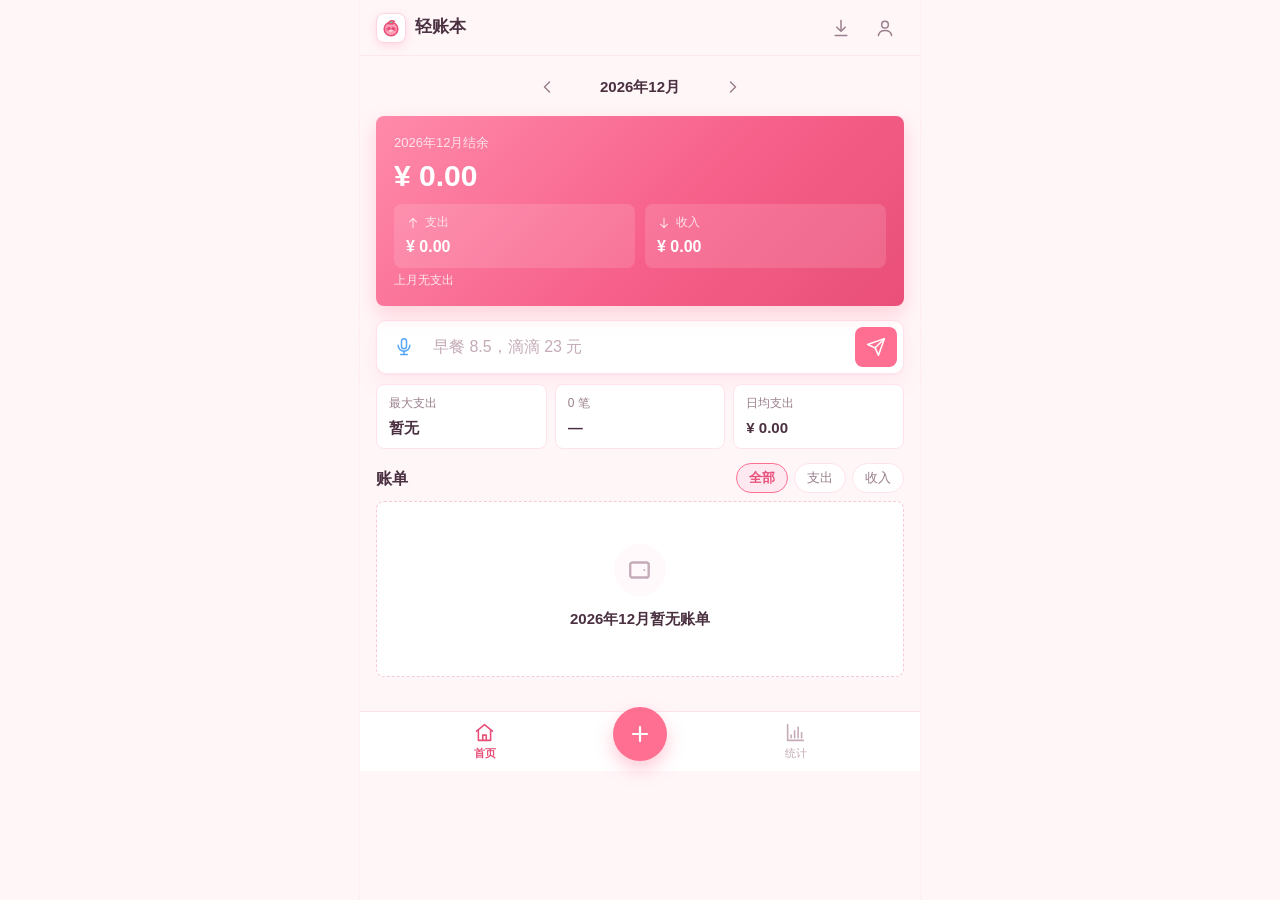
==== index.html @ 3c6332c1 "Add files via upload" ====
<!doctype html>
<html lang="zh-CN">
<head>
  <meta charset="utf-8">
  <meta name="viewport" content="width=device-width, initial-scale=1, viewport-fit=cover">
  <meta name="theme-color" content="#ff6f91">
  <meta name="apple-mobile-web-app-capable" content="yes">
  <meta name="mobile-web-app-capable" content="yes">
  <meta name="apple-mobile-web-app-status-bar-style" content="default">
  <meta name="apple-mobile-web-app-title" content="轻账本">
  <link rel="manifest" href="manifest.webmanifest">
  <link rel="icon" href="icons/icon.svg" type="image/svg+xml">
  <link rel="apple-touch-icon" href="icons/icon-192.png">
  <link rel="stylesheet" href="styles.css">
  <title>轻账本</title>
</head>
<body>
  <svg class="sprite" aria-hidden="true">
    <symbol id="i-wallet" viewBox="0 0 24 24"><path d="M3 7a2 2 0 0 1 2-2h13a2 2 0 0 1 2 2v10a2 2 0 0 1-2 2H5a2 2 0 0 1-2-2z"/><path d="M3 7a2 2 0 0 1 2-2h13a2 2 0 0 1 2 2v10a2 2 0 0 1-2 2H5a2 2 0 0 1-2-2z"/><path d="M16 12h.01"/></symbol>
    <symbol id="i-home" viewBox="0 0 24 24"><path d="M3 10.5 12 3l9 7.5"/><path d="M5 9.5V21h14V9.5"/><path d="M10 21v-6h4v6"/></symbol>
    <symbol id="i-chart" viewBox="0 0 24 24"><path d="M3 3v18h18"/><path d="M7 15v3"/><path d="M11 10v8"/><path d="M15 6v12"/><path d="M19 12v6"/></symbol>
    <symbol id="i-user" viewBox="0 0 24 24"><circle cx="12" cy="8" r="4"/><path d="M4 21c.8-4 3.6-6 8-6s7.2 2 8 6"/></symbol>
    <symbol id="i-plus" viewBox="0 0 24 24"><path d="M12 5v14M5 12h14"/></symbol>
    <symbol id="i-send" viewBox="0 0 24 24"><path d="M22 2 11 13"/><path d="M22 2 15 22l-4-9-9-4z"/></symbol>
    <symbol id="i-mic" viewBox="0 0 24 24"><rect x="9" y="2" width="6" height="12" rx="3"/><path d="M5 10a7 7 0 0 0 14 0"/><path d="M12 17v4"/><path d="M8 21h8"/></symbol>
    <symbol id="i-pencil" viewBox="0 0 24 24"><path d="m4 20 .8-3.2L16.5 5.1a2 2 0 0 1 2.8 0l.6.6a2 2 0 0 1 0 2.8L8.2 20.2 5 21z"/><path d="M14.5 7l2.5 2.5"/></symbol>
    <symbol id="i-trash" viewBox="0 0 24 24"><path d="M3 6h18"/><path d="M8 6V4h8v2"/><path d="M6 6l1 14h10l1-14"/><path d="M10 10v6"/><path d="M14 10v6"/></symbol>
    <symbol id="i-left" viewBox="0 0 24 24"><path d="m15 18-6-6 6-6"/></symbol>
    <symbol id="i-right" viewBox="0 0 24 24"><path d="m9 18 6-6-6-6"/></symbol>
    <symbol id="i-close" viewBox="0 0 24 24"><path d="M6 6l12 12M18 6 6 18"/></symbol>
    <symbol id="i-calendar" viewBox="0 0 24 24"><rect x="3" y="4" width="18" height="17" rx="2"/><path d="M3 9h18"/><path d="M8 2v4"/><path d="M16 2v4"/></symbol>
    <symbol id="i-filter" viewBox="0 0 24 24"><path d="M3 5h18l-7 8v6l-4 2v-8z"/></symbol>
    <symbol id="i-download" viewBox="0 0 24 24"><path d="M12 3v12"/><path d="m7 11 5 5 5-5"/><path d="M5 21h14"/></symbol>
    <symbol id="i-upload" viewBox="0 0 24 24"><path d="M12 15V3"/><path d="m7 8 5-5 5 5"/><path d="M5 21h14"/></symbol>
    <symbol id="i-check" viewBox="0 0 24 24"><path d="m5 12 4 4L19 6"/></symbol>
    <symbol id="i-tag" viewBox="0 0 24 24"><path d="M3 3h7l11 11-7 7L3 10z"/><circle cx="7" cy="7" r="1.5"/></symbol>
    <symbol id="i-refresh" viewBox="0 0 24 24"><path d="M21 12a9 9 0 1 1-3-6.7"/><path d="M21 3v6h-6"/></symbol>
    <symbol id="i-more" viewBox="0 0 24 24"><circle cx="5" cy="12" r="1"/><circle cx="12" cy="12" r="1"/><circle cx="19" cy="12" r="1"/></symbol>
    <symbol id="i-down" viewBox="0 0 24 24"><path d="M12 4v16m-6-6 6 6 6-6"/></symbol>
    <symbol id="i-up" viewBox="0 0 24 24"><path d="M12 20V4m-6 6 6-6 6 6"/></symbol>
    <symbol id="i-search" viewBox="0 0 24 24"><circle cx="11" cy="11" r="7"/><path d="m21 21-4.5-4.5"/></symbol>
    <symbol id="i-chevron-down" viewBox="0 0 24 24"><path d="m6 9 6 6 6-6"/></symbol>
    <symbol id="i-chevron-up" viewBox="0 0 24 24"><path d="m6 15 6-6 6 6"/></symbol>
    <symbol id="i-file" viewBox="0 0 24 24"><path d="M6 2h8l6 6v14H6z"/><path d="M14 2v6h6"/></symbol>
    <symbol id="i-share" viewBox="0 0 24 24"><circle cx="18" cy="5" r="3"/><circle cx="6" cy="12" r="3"/><circle cx="18" cy="19" r="3"/><path d="m8.5 10.5 7-5M8.5 13.5l7 5"/></symbol>
    <symbol id="i-copy" viewBox="0 0 24 24"><rect x="9" y="9" width="12" height="12" rx="2"/><path d="M5 15H4a2 2 0 0 1-2-2V4a2 2 0 0 1 2-2h9a2 2 0 0 1 2 2v1"/></symbol>
    <symbol id="i-star" viewBox="0 0 24 24"><path d="m12 3 2.6 5.3 5.9.9-4.3 4.1 1 5.8-5.2-2.7-5.2 2.7 1-5.8L3.5 9.2l5.9-.9z"/></symbol>
    <symbol id="i-c-food" viewBox="0 0 24 24"><path d="M4 12h16a8 8 0 0 1-16 0z"/><path d="M12 4v4"/><path d="M8 6v2M16 6v2"/></symbol>
    <symbol id="i-c-bus" viewBox="0 0 24 24"><rect x="3" y="5" width="18" height="13" rx="2"/><path d="M3 10h18"/><path d="M7 20v1M17 20v1"/><circle cx="8" cy="15" r=".5"/><circle cx="16" cy="15" r=".5"/></symbol>
    <symbol id="i-c-bag" viewBox="0 0 24 24"><path d="M6 8h12l-1 13H7z"/><path d="M9 8a3 3 0 0 1 6 0"/></symbol>
    <symbol id="i-c-home" viewBox="0 0 24 24"><path d="M3 10.5 12 3l9 7.5"/><path d="M5 9.5V21h14V9.5"/></symbol>
    <symbol id="i-c-film" viewBox="0 0 24 24"><rect x="3" y="4" width="18" height="16" rx="2"/><path d="M8 4v16M16 4v16M3 9h5M3 15h5M16 9h5M16 15h5"/></symbol>
    <symbol id="i-c-pill" viewBox="0 0 24 24"><rect x="4" y="10" width="16" height="4" rx="2"/><path d="M12 10v4"/><path d="M9 14v2M15 14v2"/></symbol>
    <symbol id="i-c-book" viewBox="0 0 24 24"><path d="M4 4h7a3 3 0 0 1 3 3v13a3 3 0 0 0-3-3H4z"/><path d="M20 4h-7a3 3 0 0 0-3 3v13a3 3 0 0 1 3-3h7z"/></symbol>
    <symbol id="i-c-phone" viewBox="0 0 24 24"><rect x="7" y="2" width="10" height="20" rx="2"/><path d="M12 18h.01"/></symbol>
    <symbol id="i-c-gift" viewBox="0 0 24 24"><rect x="3" y="8" width="18" height="4"/><path d="M3 12v8h18v-8"/><path d="M12 8v12"/><path d="M12 8c-2.5 0-4-1-4-3s1.5-3 4-1c2.5-2 4-1 4 1s-1.5 3-4 3z"/></symbol>
    <symbol id="i-c-more" viewBox="0 0 24 24"><circle cx="5" cy="12" r="1.6"/><circle cx="12" cy="12" r="1.6"/><circle cx="19" cy="12" r="1.6"/></symbol>
    <symbol id="i-c-brief" viewBox="0 0 24 24"><rect x="3" y="7" width="18" height="13" rx="2"/><path d="M9 7V5h6v2"/><path d="M3 13h18"/></symbol>
    <symbol id="i-c-trend" viewBox="0 0 24 24"><path d="m3 17 6-6 4 4 7-8"/><path d="M15 7h5v5"/></symbol>
    <symbol id="i-c-clock" viewBox="0 0 24 24"><circle cx="12" cy="12" r="9"/><path d="M12 7v5l3 2"/></symbol>
    <symbol id="i-c-receipt" viewBox="0 0 24 24"><path d="M6 2h12v20l-2-1.5L14 22l-2-1.5L10 22l-2-1.5L6 22z"/><path d="M9 7h6M9 11h6M9 15h4"/></symbol>
    <symbol id="i-c-coin" viewBox="0 0 24 24"><circle cx="12" cy="12" r="9"/><path d="M12 7v10M9.5 9.5h5M9.5 14.5h5"/></symbol>
    <symbol id="i-logo" viewBox="0 0 24 24">
      <circle cx="12" cy="13.2" r="8.2" fill="#ff9fb8"/>
      <path d="M9.2 5.6c1.6-2.4 4.6-3 6.8-1.5-1.3.8-2 1.8-2.2 3.1-.9-.4-2.2-.5-3.2-.2-.6.2-1.1.1-1.4-.4z" fill="#6fcf97"/>
      <circle cx="9.5" cy="12.6" r="1.15" fill="#fff"/>
      <circle cx="14.5" cy="12.6" r="1.15" fill="#fff"/>
      <circle cx="9.85" cy="12.75" r=".5" fill="#5b3a44"/>
      <circle cx="14.85" cy="12.75" r=".5" fill="#5b3a44"/>
      <path d="M10.1 15c1.2 1.1 2.6 1.1 3.8 0" stroke="#fff" stroke-width="1.15" fill="none" stroke-linecap="round"/>
      <circle cx="7.4" cy="13.8" r="1.3" fill="#ff6f91" opacity=".5"/>
      <circle cx="16.6" cy="13.8" r="1.3" fill="#ff6f91" opacity=".5"/>
    </symbol>
    <symbol id="cute-food" viewBox="0 0 24 24"><path d="M4 13h16a8 8 0 0 1-16 0z"/><path d="M12 5v3M8.5 6.5v2M15.5 6.5v2"/><circle cx="9.4" cy="11.8" r="1" fill="currentColor"/><circle cx="14.6" cy="11.8" r="1" fill="currentColor"/><path d="M10 14.4c1.1 1 2.9 1 4 0"/><circle cx="7.2" cy="13" r="1.3" fill="currentColor" opacity=".18"/><circle cx="16.8" cy="13" r="1.3" fill="currentColor" opacity=".18"/></symbol>
    <symbol id="cute-bus" viewBox="0 0 24 24"><rect x="3" y="5" width="18" height="13" rx="3"/><path d="M3 10h18"/><path d="M8 18v1M16 18v1"/><circle cx="9.2" cy="12.2" r="1" fill="currentColor"/><circle cx="14.8" cy="12.2" r="1" fill="currentColor"/><path d="M10.4 14.6c1 1 2.2 1 3.2 0"/><circle cx="7" cy="13.6" r="1.3" fill="currentColor" opacity=".18"/><circle cx="17" cy="13.6" r="1.3" fill="currentColor" opacity=".18"/></symbol>
    <symbol id="cute-bag" viewBox="0 0 24 24"><path d="M6 8h12l-1 13H7z"/><path d="M9 8a3 3 0 0 1 6 0"/><circle cx="10" cy="14" r=".9" fill="currentColor"/><circle cx="14" cy="14" r=".9" fill="currentColor"/><path d="M10.4 16.6c1 1 2.2 1 3.2 0"/><circle cx="8" cy="15.4" r="1.2" fill="currentColor" opacity=".18"/><circle cx="16" cy="15.4" r="1.2" fill="currentColor" opacity=".18"/></symbol>
    <symbol id="cute-home" viewBox="0 0 24 24"><path d="M3 10.5 12 3l9 7.5"/><path d="M5 9.5V21h14V9.5"/><circle cx="10.2" cy="15.2" r="1" fill="currentColor"/><circle cx="13.8" cy="15.2" r="1" fill="currentColor"/><path d="M11.2 17.4c.5.5 1.1.5 1.6 0"/><circle cx="8.4" cy="16.2" r="1.2" fill="currentColor" opacity=".18"/><circle cx="15.6" cy="16.2" r="1.2" fill="currentColor" opacity=".18"/></symbol>
    <symbol id="cute-film" viewBox="0 0 24 24"><rect x="3" y="4" width="18" height="16" rx="2"/><path d="M8 4v16M16 4v16"/><circle cx="10.2" cy="12.4" r="1" fill="currentColor"/><circle cx="13.8" cy="12.4" r="1" fill="currentColor"/><path d="M11.1 14.4c.6.6 1.2.6 1.8 0"/><circle cx="8.4" cy="13.4" r="1.2" fill="currentColor" opacity=".18"/><circle cx="15.6" cy="13.4" r="1.2" fill="currentColor" opacity=".18"/></symbol>
    <symbol id="cute-pill" viewBox="0 0 24 24"><path d="M10 3h4v4h-4z"/><path d="M7 7h10v12a2 2 0 0 1-2 2H9a2 2 0 0 1-2-2z"/><circle cx="10" cy="12.4" r="1" fill="currentColor"/><circle cx="14" cy="12.4" r="1" fill="currentColor"/><path d="M11 14.6c.6.6 1.2.6 1.8 0"/><circle cx="8.4" cy="13.6" r="1.2" fill="currentColor" opacity=".18"/><circle cx="15.6" cy="13.6" r="1.2" fill="currentColor" opacity=".18"/></symbol>
    <symbol id="cute-book" viewBox="0 0 24 24"><path d="M4 4h7a3 3 0 0 1 3 3v13a3 3 0 0 0-3-3H4z"/><path d="M20 4h-7a3 3 0 0 0-3 3v13a3 3 0 0 1 3-3h7z"/><circle cx="10" cy="12" r="1" fill="currentColor"/><circle cx="14" cy="12" r="1" fill="currentColor"/><path d="M10.8 14.2c.8.7 1.6.7 2.4 0"/><circle cx="8.2" cy="13" r="1.2" fill="currentColor" opacity=".18"/><circle cx="15.8" cy="13" r="1.2" fill="currentColor" opacity=".18"/></symbol>
    <symbol id="cute-phone" viewBox="0 0 24 24"><rect x="7" y="2" width="10" height="20" rx="3"/><circle cx="10" cy="12.4" r="1" fill="currentColor"/><circle cx="14" cy="12.4" r="1" fill="currentColor"/><path d="M11 14.4c.6.6 1.2.6 1.8 0"/><circle cx="8.4" cy="13.4" r="1.2" fill="currentColor" opacity=".18"/><circle cx="15.6" cy="13.4" r="1.2" fill="currentColor" opacity=".18"/><path d="M12 18h.01"/></symbol>
    <symbol id="cute-gift" viewBox="0 0 24 24"><rect x="3" y="8" width="18" height="4"/><path d="M3 12v8h18v-8"/><path d="M12 8v12"/><circle cx="9.4" cy="14.8" r="1" fill="currentColor"/><circle cx="14.6" cy="14.8" r="1" fill="currentColor"/><path d="M10.4 16.8c1 .8 2.2.8 3.2 0"/><circle cx="7.4" cy="15.6" r="1.2" fill="currentColor" opacity=".18"/><circle cx="16.6" cy="15.6" r="1.2" fill="currentColor" opacity=".18"/></symbol>
    <symbol id="cute-more" viewBox="0 0 24 24"><circle cx="12" cy="15.2" r="2.7" fill="currentColor"/><circle cx="7.6" cy="10.4" r="1.2" fill="currentColor"/><circle cx="12" cy="8.8" r="1.2" fill="currentColor"/><circle cx="16.4" cy="10.4" r="1.2" fill="currentColor"/></symbol>
    <symbol id="cute-brief" viewBox="0 0 24 24"><rect x="3" y="7" width="18" height="13" rx="2"/><path d="M9 7V5h6v2"/><circle cx="10" cy="13.4" r="1" fill="currentColor"/><circle cx="14" cy="13.4" r="1" fill="currentColor"/><path d="M11 15.4c.6.6 1.2.6 1.8 0"/><circle cx="8.4" cy="14.4" r="1.2" fill="currentColor" opacity=".18"/><circle cx="15.6" cy="14.4" r="1.2" fill="currentColor" opacity=".18"/></symbol>
    <symbol id="cute-star" viewBox="0 0 24 24"><path d="m12 3 2.6 5.3 5.9.9-4.3 4.1 1 5.8-5.2-2.7-5.2 2.7 1-5.8L3.5 9.2l5.9-.9z"/><circle cx="10.2" cy="11.4" r=".9" fill="currentColor"/><circle cx="13.8" cy="11.4" r=".9" fill="currentColor"/><path d="M11 13.4c.6.6 1.2.6 1.8 0"/><circle cx="8.2" cy="12.6" r="1.1" fill="currentColor" opacity=".18"/><circle cx="15.8" cy="12.6" r="1.1" fill="currentColor" opacity=".18"/></symbol>
    <symbol id="cute-trend" viewBox="0 0 24 24"><path d="m3 17 6-6 4 4 7-8"/><path d="M15 7h5v5"/><circle cx="9" cy="11" r=".9" fill="currentColor"/><circle cx="13" cy="15" r=".9" fill="currentColor"/></symbol>
    <symbol id="cute-clock" viewBox="0 0 24 24"><circle cx="12" cy="12" r="9"/><path d="M12 7v5l3 2"/><circle cx="9" cy="10" r=".8" fill="currentColor"/><circle cx="15" cy="10" r=".8" fill="currentColor"/><path d="M9.8 12.6c1.4 1 3 1 4.4 0"/><circle cx="7" cy="11.4" r="1.1" fill="currentColor" opacity=".18"/><circle cx="17" cy="11.4" r="1.1" fill="currentColor" opacity=".18"/></symbol>
    <symbol id="cute-receipt" viewBox="0 0 24 24"><path d="M6 2h12v20l-2-1.5L14 22l-2-1.5L10 22l-2-1.5L6 22z"/><path d="M9 7h6M9 11h6M9 15h4"/><circle cx="10.4" cy="12.2" r=".8" fill="currentColor"/><circle cx="13.6" cy="12.2" r=".8" fill="currentColor"/><path d="M11.2 13.8c.5.5 1.1.5 1.6 0"/></symbol>
  </svg>

  <div class="app-shell">
    <header class="topbar">
      <div class="brand">
        <span class="brand-mark"><svg><use href="#i-logo"></use></svg></span>
        <span class="brand-name">轻账本</span>
      </div>
      <div class="top-actions">
        <button class="icon-btn" id="exportBtn" type="button" data-action="export" title="导出数据" aria-label="导出数据">
          <svg><use href="#i-download"></use></svg>
        </button>
        <button class="icon-btn" type="button" data-action="goto" data-view="settings" title="设置" aria-label="设置">
          <svg><use href="#i-user"></use></svg>
        </button>
      </div>
    </header>

    <main id="appMain">
      <section id="view-home" class="view active">
        <div class="month-strip">
          <button class="icon-btn" type="button" data-action="month-prev" title="上个月" aria-label="上个月">
            <svg><use href="#i-left"></use></svg>
          </button>
          <button class="month-title" type="button" id="monthTitle" data-action="month-picker">本月</button>
          <button class="icon-btn" type="button" data-action="month-next" title="下个月" aria-label="下个月">
            <svg><use href="#i-right"></use></svg>
          </button>
        </div>

        <section class="summary-panel" id="homeSummary"></section>

        <div class="quick-input">
          <button class="icon-btn voice-btn" id="voiceBtn" type="button" data-action="voice" title="语音记账" aria-label="语音记账" hidden>
            <svg><use href="#i-mic"></use></svg>
          </button>
          <input id="quickText" class="quick-text" type="search" autocomplete="off" enterkeyhint="send" placeholder="早餐 8.5，滴滴 23 元" aria-label="记一笔">
          <button class="send-btn" type="button" data-action="parse" title="记一笔" aria-label="记一笔">
            <svg><use href="#i-send"></use></svg>
          </button>
        </div>

        <section class="day-summary" id="homeBreakdown"></section>

        <div class="list-head">
          <h2>账单</h2>
          <div class="list-filters">
            <button class="chip" type="button" data-action="filter-type" data-value="all">全部</button>
            <button class="chip" type="button" data-action="filter-type" data-value="expense">支出</button>
            <button class="chip" type="button" data-action="filter-type" data-value="income">收入</button>
          </div>
        </div>
        <section class="record-list" id="recordList"></section>
      </section>

      <section id="view-stats" class="view">
        <div class="stats-toolbar">
          <div class="seg" id="rangeSeg">
            <button type="button" class="seg-btn active" data-action="stats-range" data-value="month">本月</button>
            <button type="button" class="seg-btn" data-action="stats-range" data-value="lastMonth">上月</button>
            <button type="button" class="seg-btn" data-action="stats-range" data-value="7d">近7天</button>
            <button type="button" class="seg-btn" data-action="stats-range" data-value="year">今年</button>
            <button type="button" class="seg-btn" data-action="stats-range" data-value="all">全部</button>
            <button type="button" class="seg-btn" data-action="stats-range" data-value="custom">自定义</button>
          </div>
          <div class="date-range" id="customRangeRow" hidden>
            <label class="date-field">
              <span>从</span>
              <input type="date" id="statFrom" data-action="stats-date" aria-label="开始日期">
            </label>
            <label class="date-field">
              <span>到</span>
              <input type="date" id="statTo" data-action="stats-date" aria-label="结束日期">
            </label>
          </div>
          <div class="filter-row">
            <label class="select-wrap">
              <svg><use href="#i-down"></use></svg>
              <select id="statType" data-action="stats-change">
                <option value="expense">支出</option>
                <option value="income">收入</option>
                <option value="all">全部</option>
              </select>
            </label>
            <label class="select-wrap">
              <svg><use href="#i-filter"></use></svg>
              <select id="statCategory" data-action="stats-change">
                <option value="">全部分类</option>
              </select>
            </label>
            <label class="select-wrap">
              <svg><use href="#i-tag"></use></svg>
              <select id="statPayment" data-action="stats-change">
                <option value="">全部支付方式</option>
              </select>
            </label>
          </div>
          <div class="dim-row">
            <label class="select-wrap dim">
              <span>维度</span>
              <select id="statDimension" data-action="stats-change"></select>
            </label>
            <label class="select-wrap dim">
              <span>指标</span>
              <select id="statMetric" data-action="stats-change"></select>
            </label>
          </div>
          <div class="seg" id="chartModeSeg">
            <button type="button" class="seg-btn active" data-action="chart-mode" data-value="dist">分布</button>
            <button type="button" class="seg-btn" data-action="chart-mode" data-value="trend">趋势</button>
            <button type="button" class="seg-btn" data-action="chart-mode" data-value="table">明细</button>
          </div>
        </div>
        <section class="stat-cards" id="statCards"></section>
        <section class="panel chart-panel" id="chartPanel"></section>
        <section class="table-wrap" id="statTable"></section>
      </section>

      <section id="view-settings" class="view">
        <div class="settings-section">
          <h2>安装到手机</h2>
          <div class="settings-actions">
            <button class="action-btn wide" type="button" data-action="install">
              <svg><use href="#i-download"></use></svg><span>安装轻账本</span>
            </button>
          </div>
        </div>

        <div class="settings-section">
          <h2>数据</h2>
          <div class="settings-actions">
            <button class="action-btn" type="button" data-action="export">
              <svg><use href="#i-download"></use></svg><span>导出</span>
            </button>
            <button class="action-btn" type="button" data-action="import">
              <svg><use href="#i-upload"></use></svg><span>导入</span>
            </button>
            <button class="action-btn danger" type="button" data-action="reset">
              <svg><use href="#i-trash"></use></svg><span>清空</span>
            </button>
          </div>
          <input type="file" id="importFile" accept="application/json,.json" hidden>
          <div class="storage-line" id="storageLine"></div>
        </div>

        <div class="settings-section">
          <h2>智能分类规则</h2>
          <form class="rule-form" id="ruleForm">
            <input type="text" id="ruleKeyword" placeholder="关键词" aria-label="关键词">
            <select id="ruleCategory" aria-label="分类"></select>
            <button class="primary small" type="submit">添加</button>
          </form>
          <ul class="rule-list" id="ruleList"></ul>
        </div>

        <div class="settings-section">
          <h2>我的分类</h2>
          <div class="settings-actions">
            <button class="action-btn" type="button" data-action="add-category">
              <svg><use href="#i-plus"></use></svg><span>新增分类</span>
            </button>
          </div>
          <ul class="category-list" id="categoryList"></ul>
        </div>

        <div class="settings-section">
          <h2>关于</h2>
          <div class="about-box">
            <p>轻账本 v1.0</p>
            <p>本地账本</p>
          </div>
        </div>
      </section>
    </main>

    <nav class="bottom-nav">
      <button class="nav-btn active" type="button" data-action="goto" data-view="home">
        <svg><use href="#i-home"></use></svg><span>首页</span>
      </button>
      <button class="nav-btn center" type="button" data-action="add" aria-label="记一笔">
        <span class="nav-plus"><svg><use href="#i-plus"></use></svg></span>
      </button>
      <button class="nav-btn" type="button" data-action="goto" data-view="stats">
        <svg><use href="#i-chart"></use></svg><span>统计</span>
      </button>
    </nav>
  </div>

  <div class="modal" id="recordModal" hidden>
    <div class="modal-backdrop" data-action="close-modal"></div>
    <div class="sheet" role="dialog" aria-modal="true" aria-labelledby="recordModalTitle">
      <header class="sheet-head">
        <h2 id="recordModalTitle">记一笔</h2>
        <button class="icon-btn" type="button" data-action="close-modal" title="关闭" aria-label="关闭">
          <svg><use href="#i-close"></use></svg>
        </button>
      </header>
      <form id="recordForm">
        <div class="type-seg" id="recordTypeSeg">
          <button class="type-btn expense active" type="button" data-action="record-type" data-value="expense">
            <svg><use href="#i-up"></use></svg>支出
          </button>
          <button class="type-btn income" type="button" data-action="record-type" data-value="income">
            <svg><use href="#i-down"></use></svg>收入
          </button>
        </div>
        <label class="field">
          <span>金额</span>
          <input id="fAmount" type="number" min="0" step="0.01" inputmode="decimal" placeholder="0.00" required>
        </label>
        <label class="field">
          <span>商品 / 事项</span>
          <input id="fItem" type="text" placeholder="午餐" required>
        </label>
        <label class="field">
          <span>商户</span>
          <input id="fMerchant" type="text" placeholder="麦当劳">
        </label>
        <div class="field">
          <span>分类</span>
          <div class="category-picker" id="categoryPicker"></div>
        </div>
        <div class="form-grid">
          <label class="field">
            <span>日期</span>
            <input id="fDate" type="date" required>
          </label>
          <label class="field">
            <span>时间</span>
            <input id="fTime" type="time" required>
          </label>
        </div>
        <div class="form-grid">
          <label class="field">
            <span>支付方式</span>
            <select id="fPayment">
              <option value="">未填写</option>
            </select>
          </label>
          <label class="field">
            <span>标签</span>
            <input id="fTags" type="text" placeholder="咖啡, 通勤">
          </label>
        </div>
        <label class="field">
          <span>备注</span>
          <textarea id="fNote" rows="2" placeholder="可选"></textarea>
        </label>
        <button class="primary save-btn" type="submit">保存</button>
      </form>
    </div>
  </div>

  <div class="modal" id="dialogModal" hidden>
    <div class="modal-backdrop"></div>
    <div class="dialog" role="alertdialog" aria-modal="true" aria-labelledby="dialogTitle">
      <h2 id="dialogTitle"></h2>
      <p id="dialogBody"></p>
      <input id="dialogInput" type="text" hidden>
      <div class="dialog-actions">
        <button class="secondary" type="button" id="dialogCancel">取消</button>
        <button class="danger" type="button" id="dialogOk">确定</button>
      </div>
    </div>
  </div>

  <div class="toast-root" id="toastRoot" aria-live="polite"></div>
  <script src="app.js"></script>
</body>
</html>
---- styles.css ----
:root {
  --bg: #fff6f8;
  --surface: #ffffff;
  --surface-2: #fff9fb;
  --ink: #4a3040;
  --muted: #9a7f8c;
  --faint: #c4abb7;
  --line: #ffe3ec;
  --line-strong: #f6c8d8;
  --primary: #ff6f91;
  --primary-dark: #e84f78;
  --primary-soft: #ffe9f1;
  --danger: #f05b6c;
  --danger-soft: #ffe9ee;
  --income: #4fc08a;
  --income-soft: #e7faf1;
  --blue: #5aa7f7;
  --amber: #ffb34d;
  --violet: #9a7bf0;
  --nav-h: 60px;
  --radius: 8px;
  --shadow: 0 1px 2px rgba(255, 111, 145, .08), 0 8px 24px rgba(255, 111, 145, .10);
}

* {
  box-sizing: border-box;
}

[hidden] {
  display: none !important;
}

html {
  -webkit-text-size-adjust: 100%;
  text-size-adjust: 100%;
}

body {
  margin: 0;
  background: var(--bg);
  color: var(--ink);
  font-family: -apple-system, BlinkMacSystemFont, "Segoe UI", "PingFang SC", "Hiragino Sans GB", "Microsoft YaHei", sans-serif;
  font-size: 15px;
  line-height: 1.45;
  letter-spacing: 0;
  -webkit-font-smoothing: antialiased;
}

button,
input,
select,
textarea {
  font: inherit;
  letter-spacing: 0;
}

button {
  border: 0;
  cursor: pointer;
  color: inherit;
  background: none;
}

button:focus-visible,
input:focus-visible,
select:focus-visible,
textarea:focus-visible {
  outline: 2px solid rgba(255, 111, 145, .55);
  outline-offset: 1px;
}

svg {
  display: block;
  width: 20px;
  height: 20px;
  fill: none;
  stroke: currentColor;
  stroke-width: 1.8;
  stroke-linecap: round;
  stroke-linejoin: round;
}

.sprite {
  position: absolute;
  width: 0;
  height: 0;
  overflow: hidden;
}

.app-shell {
  position: relative;
  width: 100%;
  max-width: 560px;
  min-height: 100dvh;
  margin: 0 auto;
  background: var(--bg);
  box-shadow: 0 0 0 1px rgba(255, 111, 145, .06);
}

.topbar {
  position: sticky;
  top: 0;
  z-index: 20;
  display: flex;
  align-items: center;
  justify-content: space-between;
  height: 56px;
  padding: 0 16px;
  padding-top: env(safe-area-inset-top);
  background: rgba(255, 246, 248, .92);
  backdrop-filter: blur(12px);
  border-bottom: 1px solid rgba(255, 227, 236, .8);
}

.brand {
  display: flex;
  align-items: center;
  gap: 9px;
  min-width: 0;
}

.brand-mark {
  display: grid;
  place-items: center;
  width: 30px;
  height: 30px;
  border-radius: 8px;
  background: #fff;
  border: 1px solid #ffd3e2;
  box-shadow: 0 3px 10px rgba(255, 111, 145, .22);
  color: var(--primary-dark);
  flex: none;
}

.brand-mark svg {
  width: 20px;
  height: 20px;
}

.brand-name {
  font-size: 17px;
  font-weight: 700;
  white-space: nowrap;
}

.top-actions {
  display: flex;
  align-items: center;
  gap: 6px;
}

.icon-btn {
  display: grid;
  place-items: center;
  width: 38px;
  height: 38px;
  border-radius: 8px;
  color: var(--muted);
  flex: none;
}

.icon-btn:active {
  background: var(--surface-2);
  color: var(--ink);
}

.view {
  display: none;
  padding: 0 16px 24px;
  animation: view-in .18s ease;
}

.view.active {
  display: block;
}

@keyframes view-in {
  from {
    opacity: .5;
    transform: translateY(4px);
  }
  to {
    opacity: 1;
    transform: translateY(0);
  }
}

.month-strip {
  display: flex;
  align-items: center;
  justify-content: center;
  gap: 8px;
  padding: 12px 0 10px;
}

.month-title {
  min-width: 132px;
  height: 38px;
  border-radius: 8px;
  font-size: 15px;
  font-weight: 700;
  color: var(--ink);
}

.month-title:active {
  background: var(--surface);
}

.summary-panel {
  position: relative;
  overflow: hidden;
  padding: 18px 18px 16px;
  border-radius: 8px;
  background: linear-gradient(135deg, #ff8aaa 0%, #f65f89 58%, #e94f78 100%);
  color: #fff;
  box-shadow: 0 8px 20px rgba(255, 111, 145, .28);
}

.summary-label {
  font-size: 13px;
  color: rgba(255, 255, 255, .78);
}

.summary-amount {
  margin: 6px 0 12px;
  font-size: 30px;
  font-weight: 800;
  line-height: 1.1;
  font-variant-numeric: tabular-nums;
}

.summary-amount small {
  margin-left: 4px;
  font-size: 14px;
  font-weight: 600;
  color: rgba(255, 255, 255, .72);
}

.summary-grid {
  display: grid;
  grid-template-columns: 1fr 1fr;
  gap: 10px;
}

.summary-cell {
  min-width: 0;
  padding: 10px 12px;
  border-radius: 8px;
  background: rgba(255, 255, 255, .13);
}

.summary-cell .cell-label {
  display: flex;
  align-items: center;
  gap: 5px;
  font-size: 12px;
  color: rgba(255, 255, 255, .78);
}

.summary-cell .cell-label svg {
  width: 14px;
  height: 14px;
}

.summary-cell .cell-value {
  margin-top: 4px;
  font-size: 16px;
  font-weight: 700;
  font-variant-numeric: tabular-nums;
  white-space: nowrap;
  overflow: hidden;
  text-overflow: ellipsis;
}

.summary-delta {
  display: inline-flex;
  align-items: center;
  gap: 4px;
  margin-top: 3px;
  font-size: 12px;
  color: rgba(255, 255, 255, .82);
}

.quick-input {
  display: flex;
  align-items: center;
  gap: 8px;
  margin: 14px 0 6px;
  padding: 6px 6px 6px 8px;
  border: 1px solid var(--line);
  border-radius: 10px;
  background: var(--surface);
  box-shadow: var(--shadow);
}

.quick-text {
  flex: 1;
  min-width: 0;
  height: 40px;
  border: 0;
  background: transparent;
  color: var(--ink);
  font-size: 16px;
}

.quick-text::placeholder {
  color: var(--faint);
}

.quick-text:focus {
  outline: none;
}

.voice-btn {
  color: var(--blue);
}

.voice-btn.recording {
  color: var(--danger);
  background: var(--danger-soft);
}

.send-btn {
  display: grid;
  place-items: center;
  width: 42px;
  height: 40px;
  border-radius: 8px;
  background: var(--primary);
  color: #fff;
  flex: none;
}

.send-btn:active {
  background: var(--primary-dark);
}

.day-summary {
  display: grid;
  grid-template-columns: repeat(3, 1fr);
  gap: 8px;
  margin: 10px 0 14px;
}

.day-stat {
  min-width: 0;
  padding: 10px 12px;
  border: 1px solid var(--line);
  border-radius: 8px;
  background: var(--surface);
}

.day-stat .day-label {
  font-size: 12px;
  color: var(--muted);
  white-space: nowrap;
  overflow: hidden;
  text-overflow: ellipsis;
}

.day-stat .day-value {
  margin-top: 4px;
  font-size: 15px;
  font-weight: 700;
  font-variant-numeric: tabular-nums;
  white-space: nowrap;
  overflow: hidden;
  text-overflow: ellipsis;
}

.list-head {
  display: flex;
  align-items: center;
  justify-content: space-between;
  gap: 10px;
  margin-bottom: 8px;
}

.list-head h2 {
  margin: 0;
  font-size: 16px;
  font-weight: 700;
}

.list-filters {
  display: flex;
  gap: 6px;
}

.chip {
  height: 30px;
  padding: 0 12px;
  border: 1px solid var(--line);
  border-radius: 999px;
  background: var(--surface);
  color: var(--muted);
  font-size: 13px;
  white-space: nowrap;
}

.chip.active {
  border-color: var(--primary);
  background: var(--primary-soft);
  color: var(--primary-dark);
  font-weight: 600;
}

.record-list {
  display: flex;
  flex-direction: column;
  gap: 10px;
  padding-bottom: 10px;
}

.record-group {
  border: 1px solid var(--line);
  border-radius: 8px;
  background: var(--surface);
  overflow: hidden;
}

.group-head {
  display: flex;
  align-items: center;
  justify-content: space-between;
  gap: 8px;
  padding: 10px 12px 6px;
  color: var(--muted);
  font-size: 13px;
}

.group-head strong {
  color: var(--ink);
  font-weight: 700;
}

.group-total {
  font-variant-numeric: tabular-nums;
}

.record-item {
  display: grid;
  grid-template-columns: 40px minmax(0, 1fr) auto 34px;
  align-items: center;
  gap: 10px;
  min-width: 0;
  padding: 11px 12px;
  border-top: 1px solid var(--line);
  cursor: pointer;
}

.record-item:active {
  background: var(--surface-2);
}

.record-icon {
  display: grid;
  place-items: center;
  width: 40px;
  height: 40px;
  border-radius: 8px;
  flex: none;
}

.record-icon svg {
  width: 20px;
  height: 20px;
}

.record-main {
  min-width: 0;
}

.record-title {
  font-size: 15px;
  font-weight: 600;
  white-space: nowrap;
  overflow: hidden;
  text-overflow: ellipsis;
}

.record-sub {
  margin-top: 2px;
  font-size: 12px;
  color: var(--muted);
  white-space: nowrap;
  overflow: hidden;
  text-overflow: ellipsis;
}

.record-sub .dot {
  margin: 0 4px;
  color: var(--faint);
}

.record-amount {
  font-size: 16px;
  font-weight: 700;
  font-variant-numeric: tabular-nums;
  white-space: nowrap;
  text-align: right;
}

.record-amount.expense {
  color: var(--ink);
}

.record-amount.income {
  color: var(--income);
}

.record-more {
  display: grid;
  place-items: center;
  width: 34px;
  height: 34px;
  color: var(--faint);
  border-radius: 8px;
}

.empty-state {
  padding: 42px 20px;
  border: 1px dashed var(--line-strong);
  border-radius: 8px;
  background: var(--surface);
  text-align: center;
  color: var(--muted);
}

.empty-state .empty-icon {
  display: grid;
  place-items: center;
  width: 52px;
  height: 52px;
  margin: 0 auto 12px;
  border-radius: 50%;
  background: var(--surface-2);
  color: var(--faint);
}

.empty-state .empty-icon svg {
  width: 26px;
  height: 26px;
}

.empty-state p {
  margin: 4px 0;
}

.empty-state .empty-title {
  color: var(--ink);
  font-weight: 600;
}

.bottom-nav {
  position: sticky;
  bottom: 0;
  z-index: 20;
  display: grid;
  grid-template-columns: 1fr 78px 1fr;
  align-items: center;
  height: calc(var(--nav-h) + env(safe-area-inset-bottom));
  padding: 0 8px env(safe-area-inset-bottom);
  border-top: 1px solid var(--line);
  background: rgba(255, 255, 255, .96);
  backdrop-filter: blur(12px);
}

.nav-btn {
  display: flex;
  flex-direction: column;
  align-items: center;
  justify-content: center;
  gap: 3px;
  min-width: 0;
  height: 48px;
  border-radius: 8px;
  color: var(--faint);
  font-size: 11px;
}

.nav-btn svg {
  width: 21px;
  height: 21px;
}

.nav-btn.active {
  color: var(--primary-dark);
  font-weight: 600;
}

.nav-btn.center {
  width: 58px;
  height: 58px;
  margin: -16px auto 0;
}

.nav-plus {
  display: grid;
  place-items: center;
  width: 54px;
  height: 54px;
  border-radius: 50%;
  background: var(--primary);
  color: #fff;
  box-shadow: 0 8px 18px rgba(255, 111, 145, .36);
}

.nav-plus svg {
  width: 24px;
  height: 24px;
  stroke-width: 2.2;
}

.nav-btn.center:active .nav-plus {
  background: var(--primary-dark);
}

.stats-toolbar {
  display: flex;
  flex-direction: column;
  gap: 10px;
  padding: 12px 0 14px;
}

.seg {
  display: grid;
  grid-auto-flow: column;
  grid-auto-columns: 1fr;
  padding: 3px;
  border: 1px solid var(--line);
  border-radius: 10px;
  background: var(--surface);
}

.seg-btn {
  height: 34px;
  border-radius: 7px;
  color: var(--muted);
  font-size: 13px;
  white-space: nowrap;
}

.seg-btn.active {
  background: var(--ink);
  color: #fff;
  font-weight: 600;
}

.filter-row,
.dim-row {
  display: grid;
  grid-template-columns: 1fr 1fr;
  gap: 8px;
}

.date-range {
  display: grid;
  grid-template-columns: 1fr 1fr;
  gap: 8px;
}

.date-field {
  display: flex;
  align-items: center;
  gap: 6px;
  min-width: 0;
  height: 40px;
  padding: 0 10px;
  border: 1px solid var(--line);
  border-radius: 8px;
  background: var(--surface);
  color: var(--muted);
}

.date-field span {
  font-size: 12px;
  color: var(--faint);
  flex: none;
}

.date-field input {
  flex: 1;
  min-width: 0;
  height: 100%;
  border: 0;
  background: transparent;
  color: var(--ink);
  font-size: 14px;
}

.date-field input:focus {
  outline: none;
}

.filter-row {
  grid-template-columns: repeat(3, 1fr);
}

.select-wrap {
  position: relative;
  display: flex;
  align-items: center;
  gap: 6px;
  min-width: 0;
  height: 40px;
  padding: 0 10px;
  border: 1px solid var(--line);
  border-radius: 8px;
  background: var(--surface);
  color: var(--muted);
}

.select-wrap > svg {
  width: 16px;
  height: 16px;
  flex: none;
}

.select-wrap span {
  font-size: 12px;
  color: var(--faint);
  flex: none;
}

.select-wrap select {
  flex: 1;
  min-width: 0;
  height: 100%;
  border: 0;
  background: transparent;
  color: var(--ink);
  font-size: 14px;
  appearance: none;
  -webkit-appearance: none;
}

.select-wrap::after {
  content: "";
  width: 6px;
  height: 6px;
  border-right: 1.5px solid var(--muted);
  border-bottom: 1.5px solid var(--muted);
  transform: rotate(45deg) translateY(-2px);
  flex: none;
}

.stat-cards {
  display: grid;
  grid-template-columns: repeat(4, 1fr);
  gap: 8px;
  margin-bottom: 12px;
}

.stat-card {
  min-width: 0;
  padding: 10px;
  border: 1px solid var(--line);
  border-radius: 8px;
  background: var(--surface);
}

.stat-card .stat-label {
  font-size: 11px;
  color: var(--muted);
  white-space: nowrap;
  overflow: hidden;
  text-overflow: ellipsis;
}

.stat-card .stat-value {
  margin-top: 3px;
  font-size: 14px;
  font-weight: 700;
  font-variant-numeric: tabular-nums;
  white-space: nowrap;
  overflow: hidden;
  text-overflow: ellipsis;
}

.stat-card .stat-value.accent {
  color: var(--primary-dark);
}

.panel {
  border: 1px solid var(--line);
  border-radius: 8px;
  background: var(--surface);
}

.chart-panel {
  min-height: 220px;
  padding: 14px;
}

.panel-head {
  display: flex;
  align-items: center;
  justify-content: space-between;
  gap: 8px;
  margin-bottom: 12px;
}

.panel-head h3 {
  margin: 0;
  font-size: 15px;
  font-weight: 700;
}

.panel-head .panel-note {
  color: var(--muted);
  font-size: 12px;
  font-variant-numeric: tabular-nums;
}

.donut-wrap {
  display: grid;
  grid-template-columns: 1fr;
  gap: 14px;
}

.donut-chart {
  position: relative;
  display: grid;
  place-items: center;
  width: 176px;
  height: 176px;
  margin: 0 auto;
}

.donut-chart svg {
  position: absolute;
  inset: 0;
  width: 176px;
  height: 176px;
  transform: rotate(-90deg);
}

.donut-chart .donut-center {
  text-align: center;
}

.donut-center .donut-total {
  font-size: 24px;
  font-weight: 800;
  font-variant-numeric: tabular-nums;
  white-space: nowrap;
}

.donut-center .donut-sub {
  margin-top: 2px;
  font-size: 12px;
  color: var(--muted);
}

.legend-list {
  display: flex;
  flex-direction: column;
  gap: 8px;
}

.legend-item {
  display: grid;
  grid-template-columns: 10px minmax(0, 1fr) auto;
  align-items: center;
  gap: 8px;
  min-width: 0;
}

.legend-dot {
  width: 10px;
  height: 10px;
  border-radius: 3px;
  flex: none;
}

.legend-name {
  font-size: 13px;
  white-space: nowrap;
  overflow: hidden;
  text-overflow: ellipsis;
}

.legend-value {
  font-size: 13px;
  font-weight: 700;
  font-variant-numeric: tabular-nums;
  white-space: nowrap;
}

.trend-chart {
  width: 100%;
  height: auto;
}

.bar-list {
  display: flex;
  flex-direction: column;
  gap: 12px;
}

.bar-row {
  display: grid;
  grid-template-columns: minmax(64px, 92px) minmax(0, 1fr) 76px;
  align-items: center;
  gap: 8px;
  min-width: 0;
}

.bar-label {
  font-size: 13px;
  white-space: nowrap;
  overflow: hidden;
  text-overflow: ellipsis;
}

.bar-track {
  height: 8px;
  border-radius: 999px;
  background: var(--surface-2);
  overflow: hidden;
}

.bar-fill {
  height: 100%;
  border-radius: 999px;
  background: var(--primary);
  min-width: 2px;
}

.bar-value {
  font-size: 12px;
  color: var(--muted);
  font-variant-numeric: tabular-nums;
  text-align: right;
  white-space: nowrap;
}

.table-wrap {
  margin-top: 12px;
  border: 1px solid var(--line);
  border-radius: 8px;
  background: var(--surface);
  overflow-x: auto;
}

.stat-table {
  width: 100%;
  min-width: 440px;
  border-collapse: collapse;
  font-size: 13px;
}

.stat-table th,
.stat-table td {
  padding: 10px 12px;
  border-bottom: 1px solid var(--line);
  text-align: right;
  font-variant-numeric: tabular-nums;
  white-space: nowrap;
}

.stat-table th:first-child,
.stat-table td:first-child {
  text-align: left;
}

.stat-table th {
  color: var(--muted);
  font-weight: 600;
  background: var(--surface-2);
}

.stat-table tr:last-child td {
  border-bottom: 0;
}

.stat-table .row-total td {
  font-weight: 700;
  background: var(--surface-2);
}

.settings-section {
  margin-top: 18px;
}

.settings-section h2 {
  margin: 0 0 8px;
  font-size: 15px;
  font-weight: 700;
}

.section-note {
  margin: -2px 0 8px;
  font-size: 13px;
  color: var(--muted);
}

.settings-actions {
  display: grid;
  grid-template-columns: repeat(3, 1fr);
  gap: 8px;
}

.action-btn {
  display: flex;
  flex-direction: column;
  align-items: center;
  justify-content: center;
  gap: 6px;
  min-width: 0;
  height: 72px;
  border: 1px solid var(--line);
  border-radius: 8px;
  background: var(--surface);
  color: var(--ink);
  font-size: 13px;
}

.action-btn svg {
  width: 20px;
  height: 20px;
}

.action-btn:active {
  background: var(--surface-2);
}

.action-btn.danger {
  color: var(--danger);
}

.action-btn.wide {
  grid-column: 1 / -1;
  flex-direction: row;
  height: 48px;
  border-color: var(--primary);
  background: var(--primary-soft);
  color: var(--primary-dark);
  font-weight: 700;
}

.action-btn.wide svg {
  color: var(--primary);
}

.storage-line {
  margin-top: 8px;
  font-size: 12px;
  color: var(--muted);
}

.rule-form {
  display: grid;
  grid-template-columns: minmax(0, 1fr) minmax(92px, 128px) auto;
  gap: 8px;
  margin-bottom: 10px;
}

.rule-form input,
.rule-form select,
.field input,
.field select,
.field textarea {
  width: 100%;
  border: 1px solid var(--line);
  border-radius: 8px;
  background: var(--surface);
  color: var(--ink);
  font-size: 16px;
}

.rule-form input,
.rule-form select {
  height: 40px;
  padding: 0 10px;
}

.primary {
  display: inline-flex;
  align-items: center;
  justify-content: center;
  height: 42px;
  padding: 0 16px;
  border-radius: 8px;
  background: var(--primary);
  color: #fff;
  font-weight: 700;
}

.primary:active {
  background: var(--primary-dark);
}

.primary.small {
  height: 40px;
  padding: 0 14px;
  font-size: 14px;
}

.secondary,
.danger {
  display: inline-flex;
  align-items: center;
  justify-content: center;
  height: 40px;
  padding: 0 16px;
  border-radius: 8px;
  font-weight: 600;
}

.secondary {
  border: 1px solid var(--line);
  background: var(--surface);
  color: var(--ink);
}

.danger {
  background: var(--danger);
  color: #fff;
}

.rule-list,
.category-list {
  display: flex;
  flex-direction: column;
  gap: 6px;
  margin: 0;
  padding: 0;
  list-style: none;
}

.rule-item,
.category-item {
  display: flex;
  align-items: center;
  justify-content: space-between;
  gap: 8px;
  min-width: 0;
  padding: 10px 12px;
  border: 1px solid var(--line);
  border-radius: 8px;
  background: var(--surface);
}

.rule-item .rule-text,
.category-item .category-text {
  display: flex;
  align-items: center;
  gap: 8px;
  min-width: 0;
  font-size: 14px;
}

.rule-item .rule-text strong {
  font-weight: 600;
  white-space: nowrap;
  overflow: hidden;
  text-overflow: ellipsis;
}

.rule-item .rule-text span,
.category-item .category-text span {
  color: var(--muted);
  white-space: nowrap;
  overflow: hidden;
  text-overflow: ellipsis;
}

.cat-dot {
  width: 10px;
  height: 10px;
  border-radius: 3px;
  flex: none;
}

.rule-item .icon-btn,
.category-item .icon-btn {
  width: 32px;
  height: 32px;
}

.about-box {
  padding: 14px;
  border: 1px solid var(--line);
  border-radius: 8px;
  background: var(--surface);
  color: var(--muted);
  font-size: 13px;
}

.about-box p {
  margin: 4px 0;
}

.modal {
  position: fixed;
  inset: 0;
  z-index: 50;
  display: flex;
  align-items: flex-end;
  justify-content: center;
}

.modal[hidden] {
  display: none;
}

.modal-backdrop {
  position: absolute;
  inset: 0;
  background: rgba(74, 48, 64, .46);
}

.sheet {
  position: relative;
  width: 100%;
  max-width: 560px;
  max-height: min(90dvh, 780px);
  overflow-y: auto;
  padding: 0 16px 18px;
  border-radius: 14px 14px 0 0;
  background: var(--bg);
  animation: sheet-up .24s ease;
  overscroll-behavior: contain;
  -webkit-overflow-scrolling: touch;
}

@keyframes sheet-up {
  from {
    transform: translateY(24px);
    opacity: .6;
  }
  to {
    transform: translateY(0);
    opacity: 1;
  }
}

.sheet-head {
  display: flex;
  align-items: center;
  justify-content: space-between;
  gap: 8px;
  padding: 14px 0 10px;
  position: sticky;
  top: 0;
  z-index: 2;
  background: var(--bg);
}

.sheet-head h2 {
  margin: 0;
  font-size: 17px;
  font-weight: 700;
}

#recordForm {
  display: flex;
  flex-direction: column;
  gap: 12px;
}

.type-seg {
  display: grid;
  grid-template-columns: 1fr 1fr;
  gap: 8px;
}

.type-btn {
  display: flex;
  align-items: center;
  justify-content: center;
  gap: 6px;
  height: 42px;
  border: 1px solid var(--line);
  border-radius: 8px;
  background: var(--surface);
  color: var(--muted);
  font-weight: 600;
}

.type-btn svg {
  width: 16px;
  height: 16px;
}

.type-btn.expense.active {
  border-color: var(--danger);
  background: var(--danger-soft);
  color: var(--danger);
}

.type-btn.income.active {
  border-color: var(--income);
  background: var(--income-soft);
  color: var(--income);
}

.field {
  display: flex;
  flex-direction: column;
  gap: 6px;
  min-width: 0;
}

.field > span {
  font-size: 13px;
  font-weight: 600;
  color: var(--muted);
}

.field input,
.field select,
.field textarea {
  min-width: 0;
  padding: 10px 12px;
  border: 1px solid var(--line);
  background: var(--surface);
  color: var(--ink);
  font-size: 16px;
}

.field input:focus,
.field select:focus,
.field textarea:focus {
  border-color: var(--primary);
  outline: none;
}

.field textarea {
  resize: vertical;
  min-height: 58px;
}

.form-grid {
  display: grid;
  grid-template-columns: 1fr 1fr;
  gap: 10px;
}

.category-picker {
  display: grid;
  grid-template-columns: repeat(5, 1fr);
  gap: 8px;
}

.category-tile {
  display: flex;
  flex-direction: column;
  align-items: center;
  justify-content: center;
  gap: 5px;
  min-width: 0;
  height: 66px;
  border: 1px solid var(--line);
  border-radius: 8px;
  background: var(--surface);
  color: var(--cat, var(--muted));
}

.category-tile svg {
  width: 20px;
  height: 20px;
}

.category-tile span {
  max-width: 100%;
  font-size: 12px;
  white-space: nowrap;
  overflow: hidden;
  text-overflow: ellipsis;
  color: inherit;
}

.category-tile.active {
  border-color: var(--cat, var(--primary));
  background: var(--primary-soft);
  color: var(--cat, var(--primary-dark));
  font-weight: 600;
}

.save-btn {
  width: 100%;
  height: 46px;
  font-size: 15px;
}

.dialog {
  position: relative;
  width: calc(100% - 40px);
  max-width: 320px;
  margin-bottom: max(24vh, 120px);
  padding: 18px;
  border-radius: 8px;
  background: var(--surface);
  box-shadow: var(--shadow);
  animation: sheet-up .18s ease;
}

.dialog h2 {
  margin: 0 0 6px;
  font-size: 16px;
  font-weight: 700;
}

.dialog p {
  margin: 0 0 16px;
  color: var(--muted);
  font-size: 14px;
}

.dialog input {
  width: 100%;
  height: 42px;
  margin-bottom: 16px;
  padding: 0 12px;
  border: 1px solid var(--line);
  border-radius: 8px;
  background: var(--surface);
  color: var(--ink);
  font-size: 16px;
}

.dialog input:focus {
  border-color: var(--primary);
  outline: none;
}

.dialog-actions {
  display: grid;
  grid-template-columns: 1fr 1fr;
  gap: 8px;
}

.toast-root {
  position: fixed;
  left: 0;
  right: 0;
  bottom: calc(84px + env(safe-area-inset-bottom));
  z-index: 80;
  display: flex;
  flex-direction: column;
  align-items: center;
  gap: 8px;
  pointer-events: none;
}

.toast {
  display: flex;
  align-items: center;
  gap: 10px;
  max-width: calc(100% - 40px);
  padding: 10px 14px;
  border-radius: 8px;
  background: rgba(74, 48, 64, .94);
  color: #fff;
  font-size: 14px;
  box-shadow: var(--shadow);
  animation: toast-in .2s ease;
  white-space: nowrap;
  overflow: hidden;
  text-overflow: ellipsis;
}

.toast span {
  min-width: 0;
  overflow: hidden;
  text-overflow: ellipsis;
}

.toast-action button {
  flex: none;
  padding: 4px 8px;
  border-radius: 6px;
  background: rgba(255, 255, 255, .16);
  color: #fff;
  font-size: 13px;
  font-weight: 700;
}

.toast-action button:active {
  background: rgba(255, 255, 255, .28);
}

@keyframes toast-in {
  from {
    opacity: 0;
    transform: translateY(8px);
  }
  to {
    opacity: 1;
    transform: translateY(0);
  }
}

.table-row-link {
  color: var(--blue);
  text-decoration: none;
}

@media (min-width: 560px) {
  .sheet {
    border-radius: 14px;
    margin-bottom: 14px;
  }
}

@media (max-width: 360px) {
  .view {
    padding-left: 12px;
    padding-right: 12px;
  }

  .category-picker {
    gap: 6px;
  }

  .category-tile {
    height: 62px;
  }

  .stat-cards {
    gap: 6px;
  }

  .stat-card {
    padding: 8px;
  }

  .stat-card .stat-value {
    font-size: 12px;
  }

  .rule-form {
    grid-template-columns: minmax(0, 1fr) auto;
  }

  .rule-form .primary {
    grid-column: 1 / -1;
  }

  .filter-row {
    gap: 6px;
  }
}

@media (prefers-reduced-motion: reduce) {
  *,
  *::before,
  *::after {
    animation-duration: .01ms !important;
    animation-iteration-count: 1 !important;
    transition-duration: .01ms !important;
  }
}
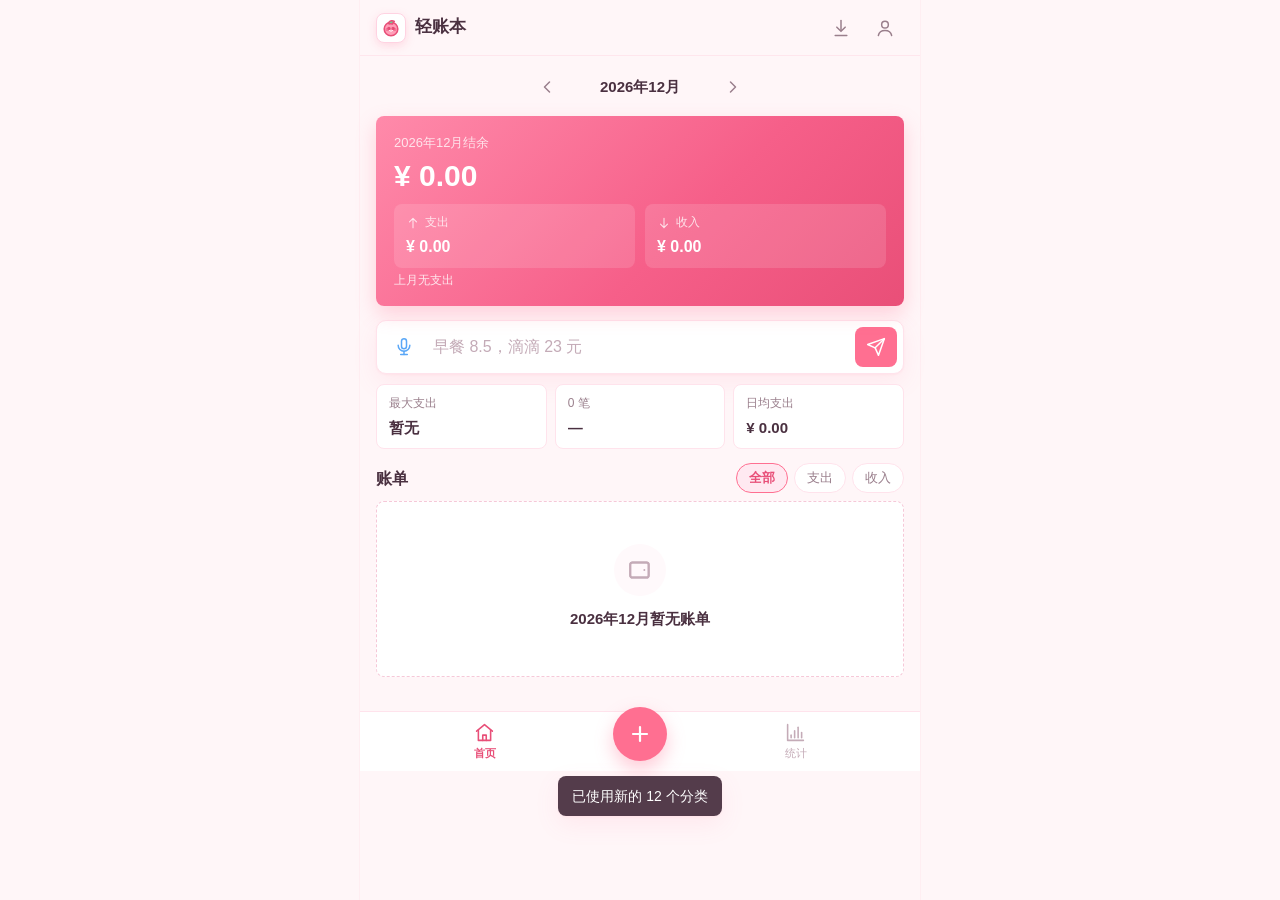
==== commit bceaa6d5: "Add files via upload" ====
--- a/index.html
+++ b/index.html
@@ -11,7 +11,7 @@
   <link rel="manifest" href="manifest.webmanifest">
   <link rel="icon" href="icons/icon.svg" type="image/svg+xml">
   <link rel="apple-touch-icon" href="icons/icon-192.png">
-  <link rel="stylesheet" href="styles.css">
+  <link rel="stylesheet" href="styles.css?v=15">
   <title>轻账本</title>
 </head>
 <body>
@@ -244,6 +244,9 @@
         <div class="settings-section">
           <h2>我的分类</h2>
           <div class="settings-actions">
+            <button class="action-btn wide" type="button" data-action="use-my-categories">
+              <svg><use href="#i-refresh"></use></svg><span>使用我的 12 个分类</span>
+            </button>
             <button class="action-btn" type="button" data-action="add-category">
               <svg><use href="#i-plus"></use></svg><span>新增分类</span>
             </button>
@@ -254,7 +257,7 @@
         <div class="settings-section">
           <h2>关于</h2>
           <div class="about-box">
-            <p>轻账本 v1.0</p>
+            <p>轻账本 v1.4</p>
             <p>本地账本</p>
           </div>
         </div>
@@ -339,6 +342,36 @@
     </div>
   </div>
 
+  <div class="modal" id="categoryModal" hidden>
+    <div class="modal-backdrop" data-action="close-category-modal"></div>
+    <div class="sheet" role="dialog" aria-modal="true" aria-labelledby="categoryModalTitle">
+      <header class="sheet-head">
+        <h2 id="categoryModalTitle">编辑分类</h2>
+        <button class="icon-btn" type="button" data-action="close-category-modal" title="关闭" aria-label="关闭">
+          <svg><use href="#i-close"></use></svg>
+        </button>
+      </header>
+      <form id="categoryForm">
+        <label class="field">
+          <span>分类名称</span>
+          <input id="catName" type="text" placeholder="买菜" required>
+        </label>
+        <label class="field">
+          <span>类型</span>
+          <select id="catType">
+            <option value="expense">支出</option>
+            <option value="income">收入</option>
+          </select>
+        </label>
+        <label class="field">
+          <span>自动识别关键词</span>
+          <input id="catAliases" type="text" placeholder="菜市场, 蔬菜, 鸡蛋">
+        </label>
+        <button class="primary save-btn" type="submit">保存分类</button>
+      </form>
+    </div>
+  </div>
+
   <div class="modal" id="dialogModal" hidden>
     <div class="modal-backdrop"></div>
     <div class="dialog" role="alertdialog" aria-modal="true" aria-labelledby="dialogTitle">
@@ -353,6 +386,6 @@
   </div>
 
   <div class="toast-root" id="toastRoot" aria-live="polite"></div>
-  <script src="app.js"></script>
+  <script src="app.js?v=15"></script>
 </body>
 </html>
--- a/styles.css
+++ b/styles.css
@@ -1136,11 +1136,41 @@
   align-items: center;
   justify-content: space-between;
   gap: 8px;
+  flex-wrap: wrap;
   min-width: 0;
   padding: 10px 12px;
   border: 1px solid var(--line);
   border-radius: 8px;
   background: var(--surface);
+}
+
+.category-item .category-text {
+  flex: 1 1 auto;
+  min-width: 0;
+}
+
+.category-meta {
+  display: flex;
+  align-items: center;
+  gap: 8px;
+  min-width: 0;
+  max-width: 100%;
+}
+
+.cat-aliases {
+  max-width: 170px;
+  font-size: 12px;
+  color: var(--muted);
+  white-space: nowrap;
+  overflow: hidden;
+  text-overflow: ellipsis;
+}
+
+.category-actions {
+  display: flex;
+  align-items: center;
+  gap: 2px;
+  flex: none;
 }
 
 .rule-item .rule-text,
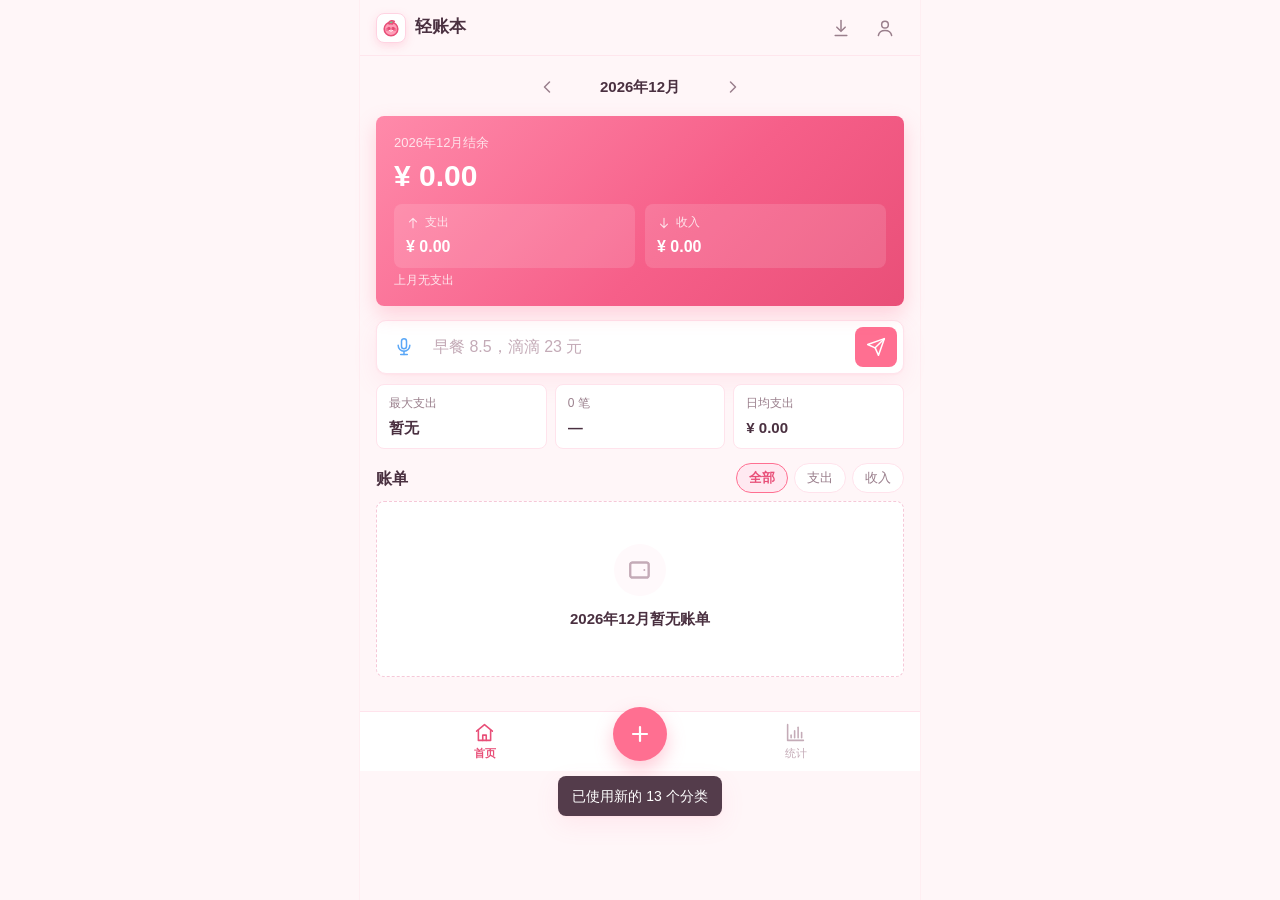
==== commit ef58f6cf: "Add files via upload" ====
--- a/index.html
+++ b/index.html
@@ -11,7 +11,7 @@
   <link rel="manifest" href="manifest.webmanifest">
   <link rel="icon" href="icons/icon.svg" type="image/svg+xml">
   <link rel="apple-touch-icon" href="icons/icon-192.png">
-  <link rel="stylesheet" href="styles.css?v=15">
+  <link rel="stylesheet" href="styles.css?v=16">
   <title>轻账本</title>
 </head>
 <body>
@@ -80,6 +80,7 @@
     <symbol id="cute-book" viewBox="0 0 24 24"><path d="M4 4h7a3 3 0 0 1 3 3v13a3 3 0 0 0-3-3H4z"/><path d="M20 4h-7a3 3 0 0 0-3 3v13a3 3 0 0 1 3-3h7z"/><circle cx="10" cy="12" r="1" fill="currentColor"/><circle cx="14" cy="12" r="1" fill="currentColor"/><path d="M10.8 14.2c.8.7 1.6.7 2.4 0"/><circle cx="8.2" cy="13" r="1.2" fill="currentColor" opacity=".18"/><circle cx="15.8" cy="13" r="1.2" fill="currentColor" opacity=".18"/></symbol>
     <symbol id="cute-phone" viewBox="0 0 24 24"><rect x="7" y="2" width="10" height="20" rx="3"/><circle cx="10" cy="12.4" r="1" fill="currentColor"/><circle cx="14" cy="12.4" r="1" fill="currentColor"/><path d="M11 14.4c.6.6 1.2.6 1.8 0"/><circle cx="8.4" cy="13.4" r="1.2" fill="currentColor" opacity=".18"/><circle cx="15.6" cy="13.4" r="1.2" fill="currentColor" opacity=".18"/><path d="M12 18h.01"/></symbol>
     <symbol id="cute-gift" viewBox="0 0 24 24"><rect x="3" y="8" width="18" height="4"/><path d="M3 12v8h18v-8"/><path d="M12 8v12"/><circle cx="9.4" cy="14.8" r="1" fill="currentColor"/><circle cx="14.6" cy="14.8" r="1" fill="currentColor"/><path d="M10.4 16.8c1 .8 2.2.8 3.2 0"/><circle cx="7.4" cy="15.6" r="1.2" fill="currentColor" opacity=".18"/><circle cx="16.6" cy="15.6" r="1.2" fill="currentColor" opacity=".18"/></symbol>
+    <symbol id="cute-paw" viewBox="0 0 24 24"><circle cx="7.2" cy="8.2" r="2.1" fill="currentColor"/><circle cx="12" cy="6.8" r="2.2" fill="currentColor"/><circle cx="16.8" cy="8.2" r="2.1" fill="currentColor"/><path d="M8 12c1.6-1.8 6.4-1.8 8 0 1.9 2.1.7 5.4-2.2 6.3-1.1.3-2.5.3-3.6 0C7.3 17.4 6.1 14.1 8 12z" fill="currentColor"/><circle cx="6.4" cy="14.6" r="1" fill="currentColor"/><circle cx="17.6" cy="14.6" r="1" fill="currentColor"/></symbol>
     <symbol id="cute-more" viewBox="0 0 24 24"><circle cx="12" cy="15.2" r="2.7" fill="currentColor"/><circle cx="7.6" cy="10.4" r="1.2" fill="currentColor"/><circle cx="12" cy="8.8" r="1.2" fill="currentColor"/><circle cx="16.4" cy="10.4" r="1.2" fill="currentColor"/></symbol>
     <symbol id="cute-brief" viewBox="0 0 24 24"><rect x="3" y="7" width="18" height="13" rx="2"/><path d="M9 7V5h6v2"/><circle cx="10" cy="13.4" r="1" fill="currentColor"/><circle cx="14" cy="13.4" r="1" fill="currentColor"/><path d="M11 15.4c.6.6 1.2.6 1.8 0"/><circle cx="8.4" cy="14.4" r="1.2" fill="currentColor" opacity=".18"/><circle cx="15.6" cy="14.4" r="1.2" fill="currentColor" opacity=".18"/></symbol>
     <symbol id="cute-star" viewBox="0 0 24 24"><path d="m12 3 2.6 5.3 5.9.9-4.3 4.1 1 5.8-5.2-2.7-5.2 2.7 1-5.8L3.5 9.2l5.9-.9z"/><circle cx="10.2" cy="11.4" r=".9" fill="currentColor"/><circle cx="13.8" cy="11.4" r=".9" fill="currentColor"/><path d="M11 13.4c.6.6 1.2.6 1.8 0"/><circle cx="8.2" cy="12.6" r="1.1" fill="currentColor" opacity=".18"/><circle cx="15.8" cy="12.6" r="1.1" fill="currentColor" opacity=".18"/></symbol>
@@ -245,7 +246,7 @@
           <h2>我的分类</h2>
           <div class="settings-actions">
             <button class="action-btn wide" type="button" data-action="use-my-categories">
-              <svg><use href="#i-refresh"></use></svg><span>使用我的 12 个分类</span>
+              <svg><use href="#i-refresh"></use></svg><span>使用我的 13 个分类</span>
             </button>
             <button class="action-btn" type="button" data-action="add-category">
               <svg><use href="#i-plus"></use></svg><span>新增分类</span>
@@ -257,7 +258,7 @@
         <div class="settings-section">
           <h2>关于</h2>
           <div class="about-box">
-            <p>轻账本 v1.4</p>
+            <p>轻账本 v1.5</p>
             <p>本地账本</p>
           </div>
         </div>
@@ -386,6 +387,6 @@
   </div>
 
   <div class="toast-root" id="toastRoot" aria-live="polite"></div>
-  <script src="app.js?v=15"></script>
+  <script src="app.js?v=16"></script>
 </body>
 </html>
